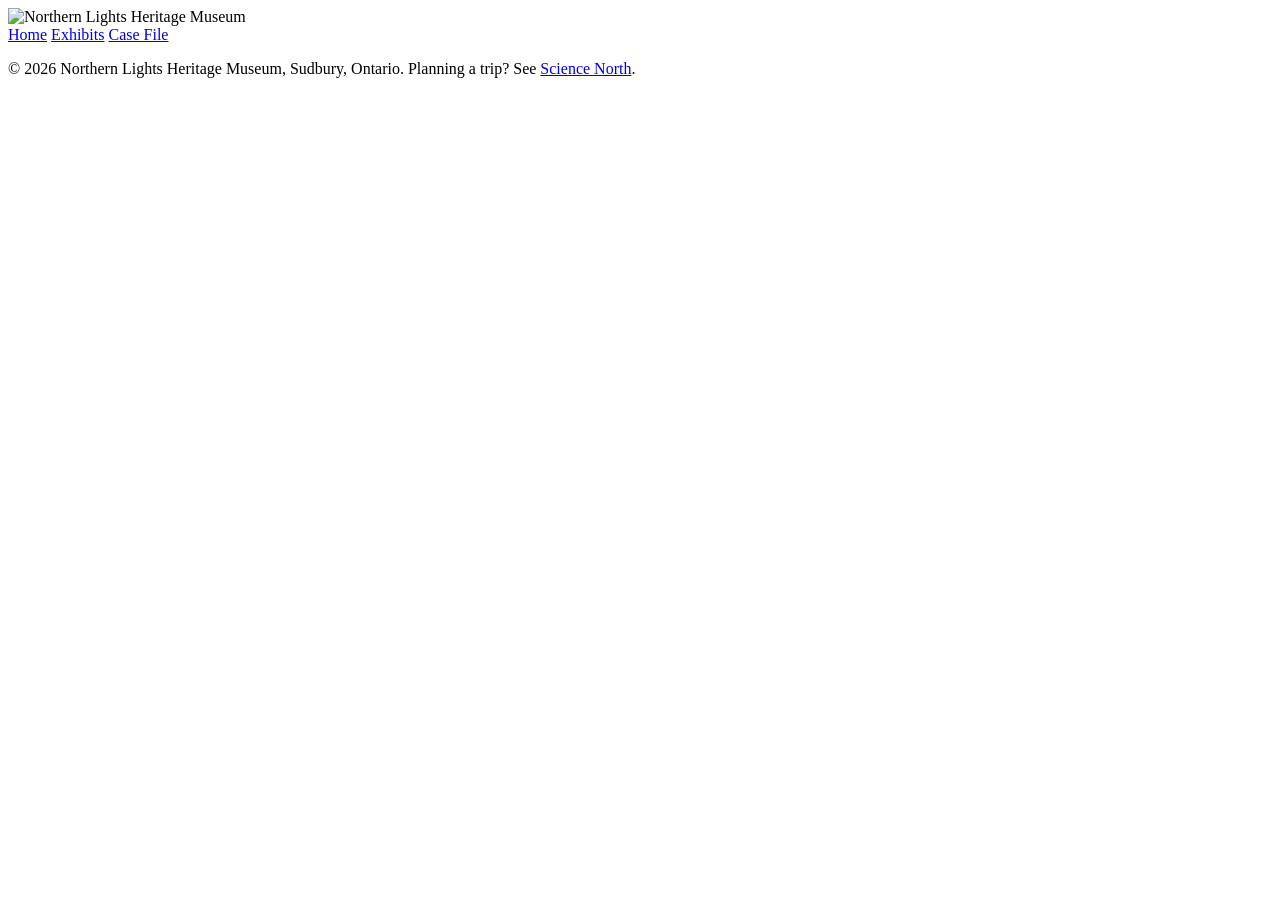
==== index.html @ 177b0039 "Add home page skeleton and landmarks" ====
<!doctype html>
<html lang="en">
  <head>
    <meta charset="UTF-8" />
    <meta name="viewport" content="width=device-width, initial-scale=1.0" />
    <title>Northern Lights Heritage Museum</title>
    <link rel="stylesheet" href="styles.css" />
  </head>
  <body>
    <header>
      <img src="images/logo.png" alt="Northern Lights Heritage Museum" />

      <nav>
        <a href="index.html" class="active">Home</a>
        <a href="#exhibits">Exhibits</a>
        <a href="case-file.html">Case File</a>
      </nav>
    </header>

    <main></main>

    <footer>
      <p>
        © 2026 Northern Lights Heritage Museum, Sudbury, Ontario. Planning a
        trip? See
        <a href="https://www.sciencenorth.ca/">Science North</a>.
      </p>
    </footer>
  </body>
</html>
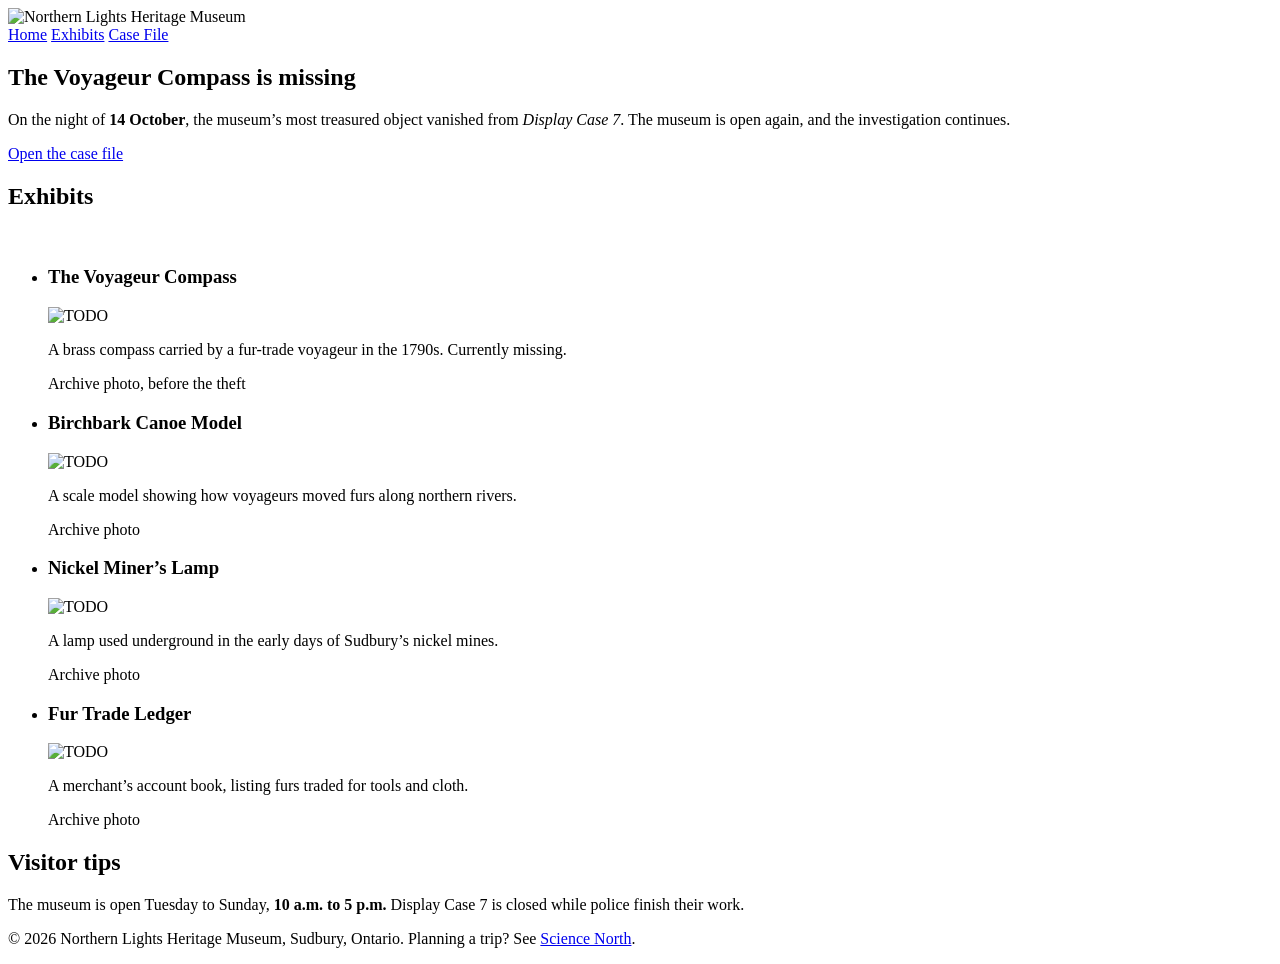
==== commit 5986df28: "Add welcome section, exhibit cards and visitor tips" ====
--- a/index.html
+++ b/index.html
@@ -17,7 +17,83 @@
       </nav>
     </header>
 
-    <main></main>
+    <main>
+      <section id="welcome">
+        <h1>The Voyageur Compass is missing</h1>
+
+        <p>
+          On the night of <strong>14 October</strong>, the museum’s most
+          treasured object vanished from <em>Display Case 7</em>. The museum is
+          open again, and the investigation continues.
+        </p>
+
+        <a href="case-file.html" class="btn">Open the case file</a>
+      </section>
+      <div class="showcase">
+        <section id="exhibits">
+          <h2>Exhibits</h2>
+
+          <img src="images/divider.png" alt="" />
+
+          <ul class="exhibit-list">
+            <li>
+              <article class="card">
+                <h3>The Voyageur Compass</h3>
+                <img src="images/compass.png" alt="TODO" />
+                <p>
+                  A brass compass carried by a fur-trade voyageur in the 1790s.
+                  Currently missing.
+                </p>
+                <p class="caption">Archive photo, before the theft</p>
+              </article>
+            </li>
+            <li>
+              <article class="card">
+                <h3>Birchbark Canoe Model</h3>
+                <img src="images/canoe.png" alt="TODO" />
+                <p>
+                  A scale model showing how voyageurs moved furs along northern
+                  rivers.
+                </p>
+                <p class="caption">Archive photo</p>
+              </article>
+            </li>
+
+            <li>
+              <article class="card">
+                <h3>Nickel Miner’s Lamp</h3>
+                <img src="images/lamp.png" alt="TODO" />
+                <p>
+                  A lamp used underground in the early days of Sudbury’s nickel
+                  mines.
+                </p>
+                <p class="caption">Archive photo</p>
+              </article>
+            </li>
+
+            <li>
+              <article class="card">
+                <h3>Fur Trade Ledger</h3>
+                <img src="images/ledger.png" alt="TODO" />
+                <p>
+                  A merchant’s account book, listing furs traded for tools and
+                  cloth.
+                </p>
+                <p class="caption">Archive photo</p>
+              </article>
+            </li>
+          </ul>
+        </section>
+        <aside class="card">
+          <h2>Visitor tips</h2>
+          <p>
+            The museum is open Tuesday to Sunday,
+            <strong>10 a.m. to 5 p.m.</strong>
+            Display Case 7 is closed while police finish their work.
+          </p>
+        </aside>
+      </div>
+    </main>
 
     <footer>
       <p>
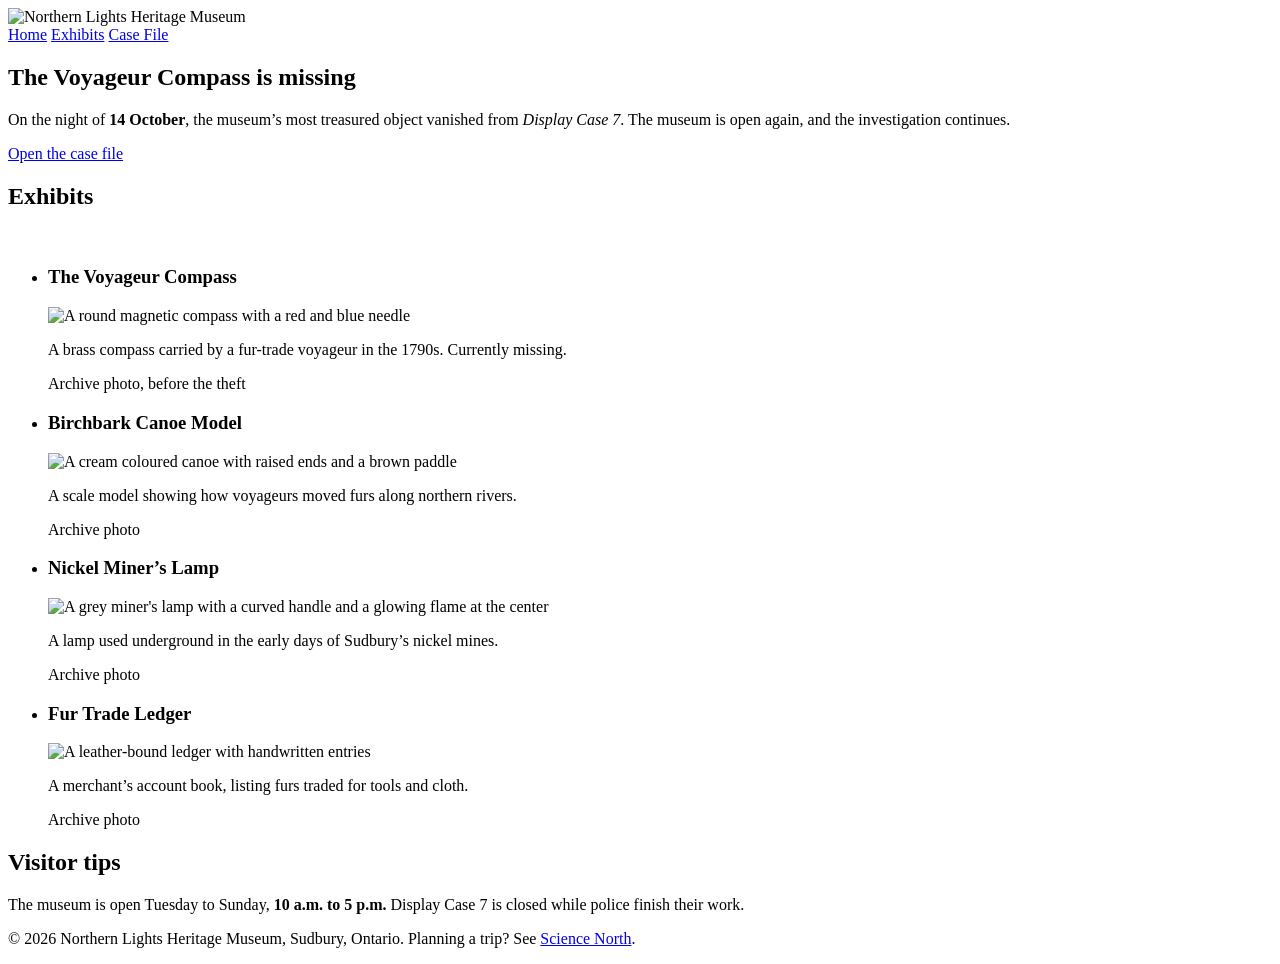
==== commit e887a4eb: "Write alt text and validate index.html" ====
--- a/index.html
+++ b/index.html
@@ -39,7 +39,10 @@
             <li>
               <article class="card">
                 <h3>The Voyageur Compass</h3>
-                <img src="images/compass.png" alt="TODO" />
+                <img
+                  src="images/compass.png"
+                  alt="A round magnetic compass with a red and blue needle"
+                />
                 <p>
                   A brass compass carried by a fur-trade voyageur in the 1790s.
                   Currently missing.
@@ -50,7 +53,10 @@
             <li>
               <article class="card">
                 <h3>Birchbark Canoe Model</h3>
-                <img src="images/canoe.png" alt="TODO" />
+                <img
+                  src="images/canoe.png"
+                  alt="A cream coloured canoe with raised ends and a brown paddle"
+                />
                 <p>
                   A scale model showing how voyageurs moved furs along northern
                   rivers.
@@ -62,7 +68,10 @@
             <li>
               <article class="card">
                 <h3>Nickel Miner’s Lamp</h3>
-                <img src="images/lamp.png" alt="TODO" />
+                <img
+                  src="images/lamp.png"
+                  alt="A grey miner's lamp with a curved handle and a glowing flame at the center"
+                />
                 <p>
                   A lamp used underground in the early days of Sudbury’s nickel
                   mines.
@@ -74,7 +83,10 @@
             <li>
               <article class="card">
                 <h3>Fur Trade Ledger</h3>
-                <img src="images/ledger.png" alt="TODO" />
+                <img
+                  src="images/ledger.png"
+                  alt="A leather-bound ledger with handwritten entries"
+                />
                 <p>
                   A merchant’s account book, listing furs traded for tools and
                   cloth.
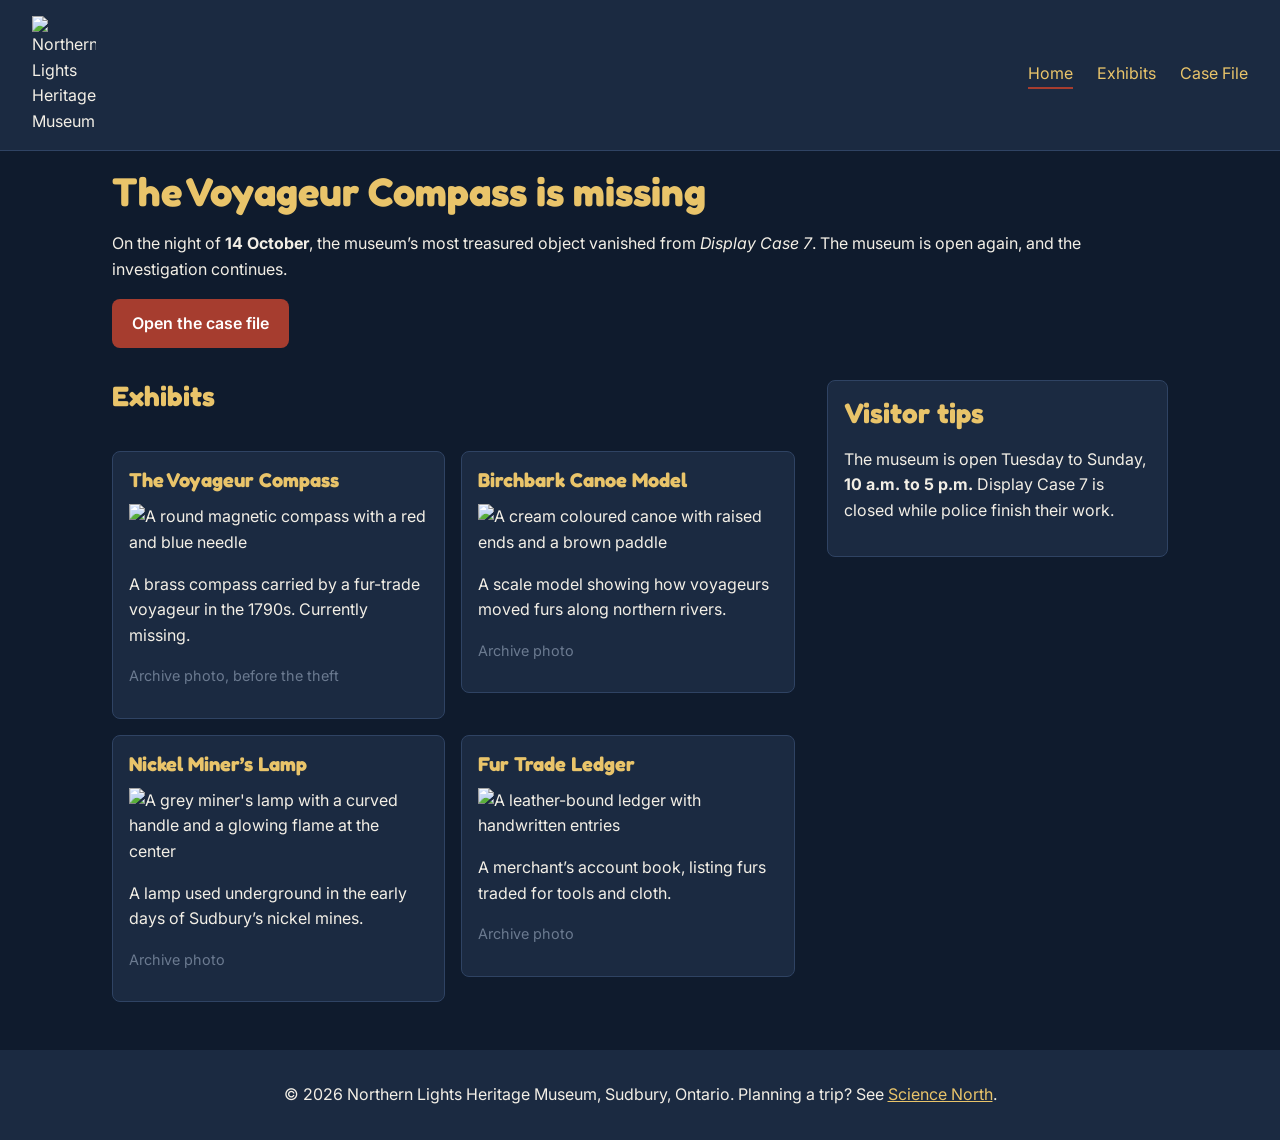
==== commit bbc53887: "Apply night palette, fonts and heading scale" ====
--- a/index.html
+++ b/index.html
@@ -4,6 +4,12 @@
     <meta charset="UTF-8" />
     <meta name="viewport" content="width=device-width, initial-scale=1.0" />
     <title>Northern Lights Heritage Museum</title>
+    <link rel="preconnect" href="https://fonts.googleapis.com" />
+    <link rel="preconnect" href="https://fonts.gstatic.com" crossorigin />
+    <link
+      href="https://fonts.googleapis.com/css2?family=Fredoka:wght@500;600&amp;family=Inter:wght@400;600&amp;display=swap"
+      rel="stylesheet"
+    />
     <link rel="stylesheet" href="styles.css" />
   </head>
   <body>
--- a/styles.css
+++ b/styles.css
@@ -0,0 +1,210 @@
+/* Voyageur Museum: styles.css (starter) */
+:root {
+  --color-bg: #0f1b2d;
+  --color-surface: #1b2a41;
+  --color-text: #f3efe6;
+  --color-primary: #e9c46a;
+  --color-accent: #a63d2f;
+  --color-accent-dark: #7d2c21;
+  --color-border: #2f4363;
+  --color-muted: #a9b4c6;
+  --spacing-unit: 1rem;
+  --radius: 0.5rem;
+  --font-heading: "Fredoka", "Trebuchet MS", sans-serif;
+  --font-body: "Inter", "Helvetica Neue", Arial, sans-serif;
+}
+
+/* Caption text under exhibit photos. Added by Sam (IT). */
+.caption {
+  color: #6b7a90;
+  font-size: 0.9rem;
+}
+
+* {
+  box-sizing: border-box;
+}
+
+body {
+  margin: 0;
+  background-color: var(--color-bg);
+  color: var(--color-text);
+  font-family: var(--font-body);
+  line-height: 1.6;
+}
+
+img {
+  max-width: 100%;
+  height: auto;
+}
+
+a {
+  color: var(--color-primary);
+}
+
+h1,
+h2,
+h3 {
+  margin: 0 0 0.75rem;
+  font-family: var(--font-heading);
+  line-height: 1.2;
+  color: var(--color-primary);
+}
+
+h1 {
+  font-size: 2rem;
+}
+
+h2 {
+  font-size: 1.5rem;
+}
+
+h3 {
+  font-size: 1.25rem;
+}
+
+header {
+  display: flex;
+  flex-wrap: wrap;
+  justify-content: space-between;
+  align-items: center;
+  gap: 1rem;
+  padding: var(--spacing-unit);
+  background-color: var(--color-surface);
+  border-bottom: 1px solid var(--color-border);
+}
+
+header img {
+  width: 4rem;
+}
+
+nav a {
+  color: var(--color-primary);
+  text-decoration: none;
+}
+
+nav {
+  display: flex;
+  flex-wrap: wrap;
+  gap: 0.5rem 1.5rem;
+}
+
+main {
+  max-width: 70rem;
+  margin: 0 auto;
+  padding: var(--spacing-unit);
+}
+
+section {
+  margin-bottom: 2rem;
+}
+
+footer {
+  padding: var(--spacing-unit);
+  background-color: var(--color-surface);
+  color: var(--color-text);
+  text-align: center;
+}
+
+fieldset {
+  margin: 0 0 1rem;
+  padding: var(--spacing-unit);
+  border: 1px solid var(--color-primary);
+}
+
+textarea {
+  width: 100%;
+}
+
+.active {
+  color: var(--color-primary);
+  border-bottom: 2px solid var(--color-accent);
+}
+
+.exhibit-list {
+  list-style: none;
+  margin: 0;
+  padding: 0;
+  display: grid;
+  grid-template-columns: 1fr;
+  gap: var(--spacing-unit);
+}
+
+.showcase {
+  display: grid;
+  gap: 2rem;
+}
+
+table {
+  width: 100%;
+  min-width: 36rem;
+  border-collapse: collapse;
+}
+
+th,
+td {
+  padding: 0.5rem 0.75rem;
+  border: 1px solid var(--color-border);
+  text-align: left;
+}
+
+.table-wrap {
+  overflow-x: auto;
+}
+
+.btn {
+  display: inline-block;
+  padding: 0.75rem 1.25rem;
+  background-color: var(--color-accent);
+  color: #ffffff;
+  border: 0;
+  border-radius: var(--radius);
+  font: inherit;
+  font-weight: 600;
+  text-decoration: none;
+  cursor: pointer;
+}
+
+.btn:hover {
+  background-color: var(--color-accent-dark);
+}
+
+.card {
+  padding: var(--spacing-unit);
+  background-color: var(--color-surface);
+  border: 1px solid var(--color-border);
+  border-radius: var(--radius);
+}
+
+input,
+select,
+textarea,
+button {
+  font: inherit;
+}
+
+@media (min-width: 768px) {
+  .exhibit-list {
+    grid-template-columns: repeat(2, 1fr);
+  }
+
+  header,
+  main,
+  footer {
+    padding-left: 2rem;
+    padding-right: 2rem;
+  }
+  h1 {
+    font-size: 2.5rem;
+  }
+
+  h2 {
+    font-size: 1.75rem;
+  }
+}
+
+@media (min-width: 1024px) {
+  .showcase {
+    grid-template-columns: 2fr 1fr;
+    align-items: start;
+  }
+}
